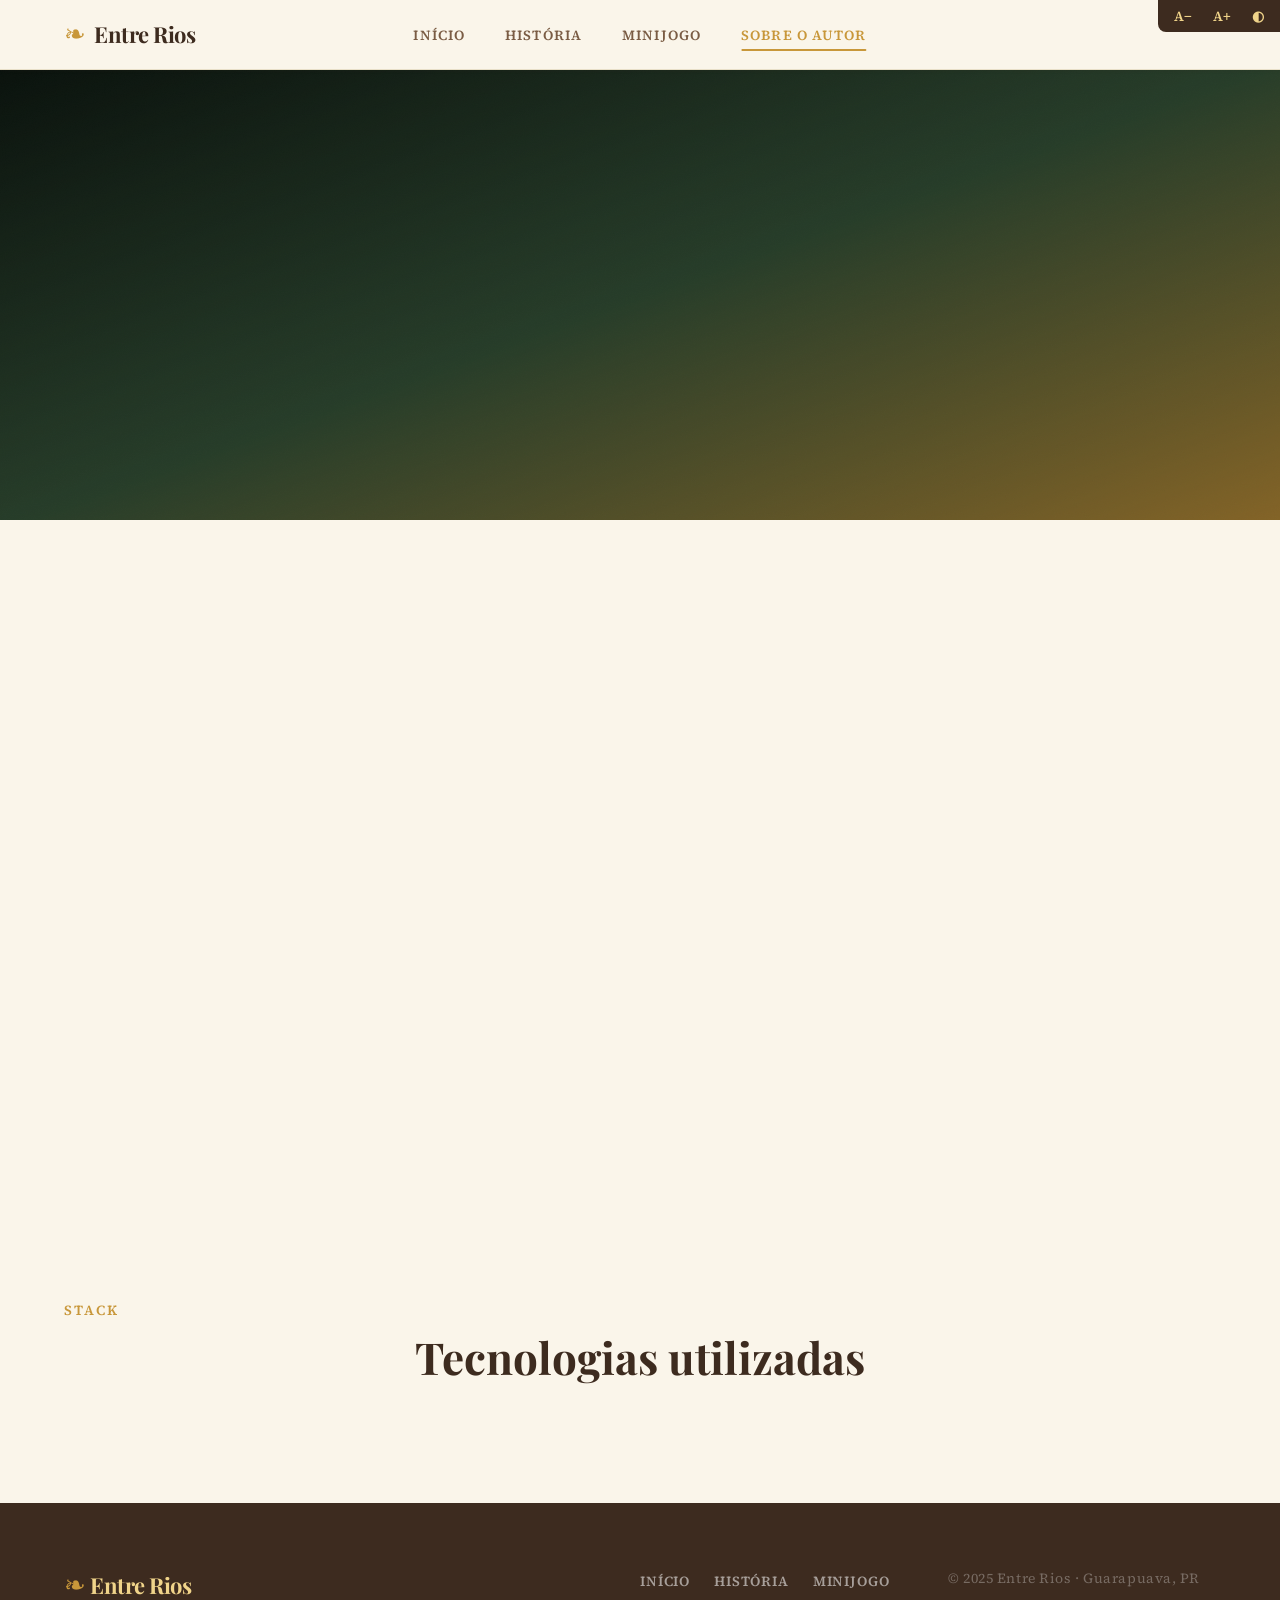
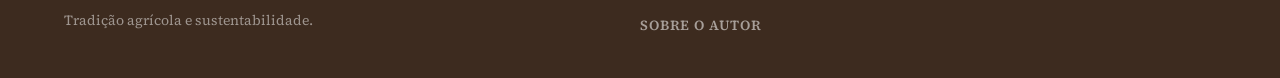
==== autor.html @ 38451f19 "Create autor.html" ====
<!DOCTYPE html>
<html lang="pt-BR">
<head>
  <meta charset="UTF-8" />
  <meta name="viewport" content="width=device-width, initial-scale=1.0" />
  <meta name="description" content="Sobre o Autor – projeto Entre Rios." />
  <title>Sobre o Autor – Entre Rios</title>
  <link rel="stylesheet" href="style.css" />
  <link rel="preconnect" href="https://fonts.googleapis.com" />
  <link rel="preconnect" href="https://fonts.gstatic.com" crossorigin />
  <link href="https://fonts.googleapis.com/css2?family=Playfair+Display:ital,wght@0,500;0,700;1,500&family=Source+Serif+4:opsz,wght@8..60,300;8..60,400;8..60,600&display=swap" rel="stylesheet" />
</head>
<body>

  <div class="a11y-bar" role="toolbar" aria-label="Ferramentas de acessibilidade">
    <button class="a11y-btn" id="btn-font-dec" aria-label="Diminuir tamanho da fonte">A−</button>
    <button class="a11y-btn" id="btn-font-inc" aria-label="Aumentar tamanho da fonte">A+</button>
    <button class="a11y-btn" id="btn-contrast" aria-label="Alternar alto contraste">◐</button>
  </div>

  <header class="navbar" role="banner">
    <div class="navbar__inner">
      <a href="index.html" class="navbar__logo" aria-label="Início – Entre Rios">
        <span class="logo-mark" aria-hidden="true">❧</span>
        <span class="logo-text">Entre Rios</span>
      </a>
      <button class="navbar__toggle" id="nav-toggle" aria-expanded="false" aria-controls="nav-menu" aria-label="Abrir menu de navegação">
        <span class="burger-line"></span>
        <span class="burger-line"></span>
        <span class="burger-line"></span>
      </button>
      <nav id="nav-menu" class="navbar__nav" role="navigation" aria-label="Navegação principal">
        <ul class="nav__list" role="list">
          <li><a href="index.html"    class="nav__link">Início</a></li>
          <li><a href="historia.html" class="nav__link">História</a></li>
          <li><a href="minijogo.html" class="nav__link">MiniJogo</a></li>
          <li><a href="autor.html"    class="nav__link active" aria-current="page">Sobre o Autor</a></li>
        </ul>
      </nav>
    </div>
  </header>

  <main id="main-content">

    <section class="page-hero page-hero--autor" aria-labelledby="autor-title">
      <div class="hero__grain" aria-hidden="true"></div>
      <div class="page-hero__content reveal">
        <p class="hero__eyebrow">O projeto</p>
        <h1 id="autor-title" class="hero__title hero__title--sm">Sobre o<br/><em>Autor</em></h1>
      </div>
    </section>

    <section class="about section-pad" aria-labelledby="autor-about-title">
      <div class="container grid-2col">
        <div class="about__text reveal">
          <span class="section-tag" aria-hidden="true">Quem escreveu</span>
          <h2 id="autor-about-title" class="section-title">Um olhar apaixonado<br />pela região</h2>
          <p>Este projeto foi desenvolvido com o objetivo de preservar e divulgar a rica história da comunidade de Entre Rios, localizada no município de Guarapuava, no interior do Paraná.</p>
          <p>A pesquisa reúne dados históricos, depoimentos e informações sobre as práticas agrícolas sustentáveis que tornaram Entre Rios um exemplo nacional de desenvolvimento comunitário com identidade cultural.</p>
          <p>O site foi construído com tecnologias web modernas, priorizando acessibilidade, design responsivo e experiência do usuário.</p>
        </div>
        <figure class="about__visual reveal" aria-label="Foto do autor">
          <div class="about__img-frame">
            <div class="img-placeholder img-placeholder--forest" role="img" aria-label="Avatar representativo do autor">
              <span class="img-icon" aria-hidden="true">🧑‍💻</span>
            </div>
          </div>
          <figcaption class="about__caption">Desenvolvedor · Guarapuava, PR</figcaption>
        </figure>
      </div>
    </section>

    <!-- Cards de habilidades / tecnologias usadas -->
    <section class="sustentabilidade section-pad" aria-labelledby="tech-title">
      <div class="container">
        <span class="section-tag" aria-hidden="true">Stack</span>
        <h2 id="tech-title" class="section-title section-title--center">Tecnologias utilizadas</h2>
        <div class="cards-grid reveal" id="tech-cards" role="list">
          <!-- Renderizado via JS -->
        </div>
      </div>
    </section>

  </main>

  <footer class="footer" role="contentinfo">
    <div class="container footer__inner">
      <div class="footer__brand">
        <span class="logo-mark" aria-hidden="true">❧</span>
        <span class="logo-text">Entre Rios</span>
        <p class="footer__tagline">Tradição agrícola e sustentabilidade.</p>
      </div>
      <nav class="footer__nav" aria-label="Links do rodapé">
        <ul role="list">
          <li><a href="index.html">Início</a></li>
          <li><a href="historia.html">História</a></li>
          <li><a href="minijogo.html">MiniJogo</a></li>
          <li><a href="autor.html">Sobre o Autor</a></li>
        </ul>
      </nav>
      <p class="footer__copy">© 2025 Entre Rios · Guarapuava, PR</p>
    </div>
  </footer>

  <script src="script.js"></script>
</body>
</html>
---- style.css ----
/* ============================================================
   ENTRE RIOS – style.css
   Design System: Organic Editorial (terra + trigo + verde)
   Mobile-First · CSS Grid · Flexbox · Alto Contraste
   ============================================================ */

/* ============================================================
   1. DESIGN TOKENS – :root (mude aqui para alterar todo o site)
   ============================================================ */
:root {
  /* --- Paleta principal --- */
  --color-earth:      #3d2b1f;  /* marrom terra escuro (textos) */
  --color-wheat:      #c8973a;  /* dourado trigo (accent primário) */
  --color-wheat-lt:   #f0d48a;  /* dourado claro */
  --color-green:      #3a5c3e;  /* verde floresta (accent secundário) */
  --color-green-lt:   #6b9c6f;  /* verde médio */
  --color-cream:      #faf5ea;  /* fundo principal */
  --color-paper:      #f2ead6;  /* fundo seções alternadas */
  --color-bark:       #7a5c44;  /* marrom médio */
  --color-fog:        #e8dfc8;  /* bordas suaves */

  /* --- Tipografia --- */
  --font-display: 'Playfair Display', Georgia, serif;
  --font-body:    'Source Serif 4', Georgia, serif;
  --fs-base:  1rem;       /* 16px – mude aqui para alterar escala base */
  --fs-sm:    0.875rem;
  --fs-lg:    1.125rem;
  --fs-xl:    1.375rem;
  --fs-2xl:   1.75rem;
  --fs-3xl:   2.375rem;
  --fs-4xl:   3.25rem;
  --fs-hero:  clamp(2.5rem, 6vw, 5rem);
  --lh-tight: 1.2;
  --lh-body:  1.7;

  /* --- Espaçamentos --- */
  --space-xs:  0.25rem;
  --space-sm:  0.5rem;
  --space-md:  1rem;
  --space-lg:  1.5rem;
  --space-xl:  2.5rem;
  --space-2xl: 4rem;
  --space-3xl: 6rem;

  /* --- Arredondamentos --- */
  --radius-sm:  4px;
  --radius-md:  8px;
  --radius-lg:  16px;
  --radius-xl:  24px;
  --radius-full: 9999px;

  /* --- Sombras --- */
  --shadow-sm:  0 1px 3px rgba(61,43,31,.10);
  --shadow-md:  0 4px 16px rgba(61,43,31,.12);
  --shadow-lg:  0 12px 40px rgba(61,43,31,.15);

  /* --- Transições --- */
  --ease-out: cubic-bezier(.16,1,.3,1);
  --dur-fast: 150ms;
  --dur-med:  300ms;
  --dur-slow: 600ms;

  /* --- Navbar --- */
  --navbar-h:  70px;
  --navbar-bg: rgba(250,245,234,.92);
}

/* ============================================================
   2. RESET & BASE
   ============================================================ */
*, *::before, *::after { box-sizing: border-box; margin: 0; padding: 0; }

html {
  font-size: var(--fs-base);
  scroll-behavior: smooth;
  -webkit-text-size-adjust: 100%;
}

body {
  font-family: var(--font-body);
  font-size: var(--fs-base);
  line-height: var(--lh-body);
  color: var(--color-earth);
  background-color: var(--color-cream);
  min-height: 100dvh;
  overflow-x: hidden;
}

img, svg { display: block; max-width: 100%; }

a {
  color: inherit;
  text-decoration: none;
  transition: color var(--dur-fast) ease;
}

ul, ol { list-style: none; }

button { cursor: pointer; font-family: inherit; border: none; background: none; }

/* Foco visível – acessibilidade */
:focus-visible {
  outline: 3px solid var(--color-wheat);
  outline-offset: 3px;
  border-radius: var(--radius-sm);
}

/* ============================================================
   3. ALTO CONTRASTE
   ============================================================ */
body.high-contrast {
  --color-earth:    #000000;
  --color-wheat:    #ffcc00;
  --color-wheat-lt: #ffee66;
  --color-green:    #00aa44;
  --color-cream:    #ffffff;
  --color-paper:    #f0f0f0;
  --color-bark:     #333333;
  --color-fog:      #aaaaaa;
  --navbar-bg:      rgba(255,255,255,.98);
}

body.high-contrast .hero__overlay,
body.high-contrast .page-hero::after {
  background: rgba(0,0,0,.75) !important;
}

body.high-contrast .btn-primary { background: #000; color: #ffcc00; border-color: #000; }
body.high-contrast .btn-secondary { border-color: #000; color: #000; }

/* ============================================================
   4. BARRA DE ACESSIBILIDADE
   ============================================================ */
.a11y-bar {
  position: fixed;
  top: 0; right: 0;
  z-index: 9999;
  display: flex;
  gap: var(--space-xs);
  padding: var(--space-xs) var(--space-sm);
  background: var(--color-earth);
  border-bottom-left-radius: var(--radius-md);
}

.a11y-btn {
  background: transparent;
  color: var(--color-wheat-lt);
  font-family: var(--font-body);
  font-size: var(--fs-sm);
  font-weight: 600;
  padding: 2px 8px;
  border-radius: var(--radius-sm);
  transition: background var(--dur-fast);
  letter-spacing: .03em;
}

.a11y-btn:hover, .a11y-btn:focus-visible {
  background: rgba(255,255,255,.15);
}

/* ============================================================
   5. NAVBAR – Sticky, responsiva, centralizada
   ============================================================ */
.navbar {
  position: sticky;
  top: 0;
  z-index: 1000;
  height: var(--navbar-h);
  background: var(--navbar-bg);
  backdrop-filter: blur(12px);
  -webkit-backdrop-filter: blur(12px);
  border-bottom: 1px solid var(--color-fog);
  box-shadow: var(--shadow-sm);
  transition: box-shadow var(--dur-med) ease;
}

.navbar.scrolled { box-shadow: var(--shadow-md); }

.navbar__inner {
  max-width: 1200px;
  margin: 0 auto;
  height: 100%;
  padding: 0 var(--space-lg);
  display: flex;
  align-items: center;
  justify-content: space-between;
  gap: var(--space-xl);
  position: relative;
}

/* Logo */
.navbar__logo {
  display: flex;
  align-items: center;
  gap: var(--space-sm);
  text-decoration: none;
  flex-shrink: 0;
}

.logo-mark {
  font-size: 1.6rem;
  color: var(--color-wheat);
  line-height: 1;
}

.logo-text {
  font-family: var(--font-display);
  font-size: var(--fs-xl);
  font-weight: 700;
  color: var(--color-earth);
  letter-spacing: -.02em;
}

/* Nav links (desktop) */
.navbar__nav {
  position: absolute;
  left: 50%;
  transform: translateX(-50%);
  display: flex;
  justify-content: center;
  pointer-events: none;
}

.nav__list {
  display: flex;
  align-items: center;
  gap: var(--space-xl);
  pointer-events: all;
}

.nav__link {
  font-family: var(--font-body);
  font-size: var(--fs-sm);
  font-weight: 600;
  letter-spacing: .08em;
  text-transform: uppercase;
  color: var(--color-bark);
  padding: var(--space-xs) 0;
  position: relative;
  transition: color var(--dur-fast) ease;
}

/* Underline animado no hover */
.nav__link::after {
  content: '';
  position: absolute;
  bottom: -2px; left: 0;
  width: 0; height: 2px;
  background: var(--color-wheat);
  border-radius: var(--radius-full);
  transition: width var(--dur-med) var(--ease-out);
}

.nav__link:hover { color: var(--color-earth); }
.nav__link:hover::after { width: 100%; }

/* Link ativo */
.nav__link.active {
  color: var(--color-wheat);
}
.nav__link.active::after { width: 100%; }

/* Hamburger (mobile) */
.navbar__toggle {
  display: none;
  flex-direction: column;
  gap: 5px;
  padding: var(--space-sm);
  border-radius: var(--radius-sm);
  transition: background var(--dur-fast);
}

.navbar__toggle:hover { background: var(--color-fog); }

.burger-line {
  display: block;
  width: 22px; height: 2px;
  background: var(--color-earth);
  border-radius: var(--radius-full);
  transition: transform var(--dur-med) var(--ease-out), opacity var(--dur-fast);
}

/* Animação hamburger → X */
.navbar__toggle[aria-expanded="true"] .burger-line:nth-child(1) {
  transform: translateY(7px) rotate(45deg);
}
.navbar__toggle[aria-expanded="true"] .burger-line:nth-child(2) {
  opacity: 0;
}
.navbar__toggle[aria-expanded="true"] .burger-line:nth-child(3) {
  transform: translateY(-7px) rotate(-45deg);
}

/* ============================================================
   6. LAYOUT UTILITIES
   ============================================================ */
.container {
  max-width: 1200px;
  margin: 0 auto;
  padding: 0 var(--space-lg);
}

.container--narrow {
  max-width: 760px;
  margin: 0 auto;
  padding: 0 var(--space-lg);
}

.section-pad { padding: var(--space-3xl) 0; }

/* Grid de 2 colunas (mude grid-template-columns aqui) */
.grid-2col {
  display: grid;
  grid-template-columns: 1fr;  /* mobile: 1 col */
  gap: var(--space-2xl);
  align-items: center;
}

/* Cards grid (mude grid-template-columns aqui) */
.cards-grid {
  display: grid;
  grid-template-columns: 1fr;  /* mobile: 1 col */
  gap: var(--space-lg);
}

/* ============================================================
   7. TIPOGRAFIA
   ============================================================ */
.section-tag {
  display: inline-block;
  font-size: var(--fs-sm);
  font-weight: 600;
  letter-spacing: .14em;
  text-transform: uppercase;
  color: var(--color-wheat);
  margin-bottom: var(--space-sm);
}

.section-title {
  font-family: var(--font-display);
  font-size: clamp(1.75rem, 4vw, 2.75rem);
  font-weight: 700;
  line-height: var(--lh-tight);
  color: var(--color-earth);
  margin-bottom: var(--space-lg);
}

.section-title--center { text-align: center; }

.section-title em {
  font-style: italic;
  color: var(--color-wheat);
}

/* ============================================================
   8. BUTTONS
   ============================================================ */
.btn-primary {
  display: inline-flex;
  align-items: center;
  gap: var(--space-sm);
  background: var(--color-wheat);
  color: var(--color-earth);
  font-family: var(--font-body);
  font-size: var(--fs-sm);
  font-weight: 700;
  letter-spacing: .06em;
  text-transform: uppercase;
  padding: var(--space-md) var(--space-xl);
  border-radius: var(--radius-full);
  border: 2px solid var(--color-wheat);
  transition: background var(--dur-med), color var(--dur-med), transform var(--dur-fast);
  box-shadow: 0 4px 14px rgba(200,151,58,.35);
}

.btn-primary:hover, .btn-primary:focus-visible {
  background: var(--color-earth);
  color: var(--color-wheat-lt);
  transform: translateY(-2px);
}

.btn-primary--light {
  background: var(--color-cream);
  color: var(--color-earth);
  border-color: var(--color-cream);
  box-shadow: none;
}

.btn-primary--light:hover {
  background: var(--color-wheat);
  border-color: var(--color-wheat);
  color: var(--color-earth);
}

.btn-secondary {
  display: inline-flex;
  align-items: center;
  gap: var(--space-sm);
  background: transparent;
  color: var(--color-earth);
  font-family: var(--font-body);
  font-size: var(--fs-sm);
  font-weight: 600;
  letter-spacing: .04em;
  padding: var(--space-sm) 0;
  border-bottom: 2px solid var(--color-wheat);
  transition: color var(--dur-fast), border-color var(--dur-fast);
}

.btn-secondary:hover { color: var(--color-wheat); }

/* ============================================================
   9. HERO – Página inicial
   ============================================================ */
.hero {
  position: relative;
  min-height: 100svh;
  display: flex;
  flex-direction: column;
  justify-content: center;
  align-items: flex-start;
  overflow: hidden;
  padding: var(--space-3xl) var(--space-lg);
  padding-top: calc(var(--navbar-h) + var(--space-3xl));
}

/* Fundo com gradiente evocando campos ao entardecer */
.hero__bg {
  position: absolute;
  inset: 0;
  background:
    linear-gradient(160deg,
      #2e1f0e 0%,
      #4a3520 25%,
      #6b4c2a 45%,
      #8a6835 60%,
      #3a5c3e 100%
    );
  z-index: 0;
}

.hero__overlay {
  position: absolute;
  inset: 0;
  background: linear-gradient(to right, rgba(61,43,31,.7) 0%, rgba(61,43,31,.1) 100%);
  z-index: 1;
}

/* Textura de grão */
.hero__grain {
  position: absolute;
  inset: 0;
  z-index: 2;
  background-image: url("data:image/svg+xml,%3Csvg xmlns='http://www.w3.org/2000/svg' width='300' height='300'%3E%3Cfilter id='n'%3E%3CfeTurbulence type='fractalNoise' baseFrequency='0.9' numOctaves='4' stitchTiles='stitch'/%3E%3C/filter%3E%3Crect width='300' height='300' filter='url(%23n)' opacity='0.04'/%3E%3C/svg%3E");
  opacity: .45;
  pointer-events: none;
}

/* Partículas de trigo */
.hero__particles { position: absolute; inset: 0; z-index: 2; pointer-events: none; }

.wheat-particle {
  position: absolute;
  font-size: 1.2rem;
  opacity: 0;
  animation: floatUp var(--dur, 8s) var(--delay, 0s) infinite ease-in-out;
}

@keyframes floatUp {
  0%   { transform: translateY(0) rotate(0deg); opacity: 0; }
  10%  { opacity: .4; }
  90%  { opacity: .15; }
  100% { transform: translateY(-120vh) rotate(360deg); opacity: 0; }
}

.hero__content {
  position: relative;
  z-index: 3;
  max-width: 680px;
}

.hero__eyebrow {
  font-size: var(--fs-sm);
  font-weight: 600;
  letter-spacing: .18em;
  text-transform: uppercase;
  color: var(--color-wheat-lt);
  margin-bottom: var(--space-md);
  opacity: .85;
}

.hero__title {
  font-family: var(--font-display);
  font-size: var(--fs-hero);
  font-weight: 700;
  line-height: 1.05;
  color: #fff;
  margin-bottom: var(--space-lg);
}

.hero__title em {
  font-style: italic;
  color: var(--color-wheat-lt);
}

.hero__title--sm { font-size: clamp(2rem, 5vw, 3.5rem); }

.hero__subtitle {
  font-size: var(--fs-lg);
  color: rgba(255,255,255,.82);
  max-width: 560px;
  margin-bottom: var(--space-xl);
  line-height: var(--lh-body);
}

/* Hint de scroll */
.hero__scroll-hint {
  position: absolute;
  bottom: var(--space-xl);
  left: 50%;
  transform: translateX(-50%);
  z-index: 3;
  display: flex;
  flex-direction: column;
  align-items: center;
  gap: var(--space-sm);
  color: rgba(255,255,255,.5);
}

.scroll-line {
  display: block;
  width: 1px; height: 50px;
  background: linear-gradient(to bottom, transparent, rgba(255,255,255,.5));
  animation: scrollPulse 2s ease-in-out infinite;
}

.scroll-text {
  font-size: .7rem;
  letter-spacing: .12em;
  text-transform: uppercase;
}

@keyframes scrollPulse {
  0%, 100% { opacity: .3; transform: scaleY(1); }
  50%       { opacity: 1;  transform: scaleY(1.1); }
}

/* ============================================================
   10. PAGE HERO (páginas internas)
   ============================================================ */
.page-hero {
  position: relative;
  min-height: 50vh;
  display: flex;
  align-items: flex-end;
  padding: var(--space-3xl) var(--space-lg) var(--space-2xl);
  padding-top: calc(var(--navbar-h) + var(--space-3xl));
  overflow: hidden;
}

.page-hero--historia {
  background:
    linear-gradient(160deg, #1a0f08 0%, #4a3520 50%, #3a5c3e 100%);
}

.page-hero--autor {
  background:
    linear-gradient(160deg, #0e1a12 0%, #3a5c3e 50%, #c8973a 100%);
}

.page-hero::after {
  content: '';
  position: absolute;
  inset: 0;
  background: rgba(0,0,0,.35);
  z-index: 1;
}

.page-hero__content {
  position: relative;
  z-index: 2;
  max-width: 700px;
  margin: 0 auto;
  text-align: center;
  width: 100%;
}

/* ============================================================
   11. STATS BAND
   ============================================================ */
.stats-band {
  background: var(--color-earth);
  padding: var(--space-xl) 0;
}

.stats-grid {
  max-width: 1200px;
  margin: 0 auto;
  padding: 0 var(--space-lg);
  display: grid;
  grid-template-columns: repeat(2, 1fr); /* mobile: 2 col */
  gap: var(--space-lg);
}

.stat-item {
  text-align: center;
  padding: var(--space-md);
}

.stat-number {
  font-family: var(--font-display);
  font-size: clamp(2rem, 5vw, 3rem);
  font-weight: 700;
  color: var(--color-wheat);
  line-height: 1;
  display: block;
}

.stat-label {
  font-size: var(--fs-sm);
  color: rgba(255,255,255,.65);
  letter-spacing: .06em;
  margin-top: var(--space-xs);
  display: block;
}

/* ============================================================
   12. ABOUT / 2-COL SECTION
   ============================================================ */
.about {
  background: var(--color-cream);
}

.about__text p {
  color: var(--color-bark);
  margin-bottom: var(--space-md);
  font-size: var(--fs-lg);
}

.about__visual { width: 100%; }

.about__img-frame {
  border-radius: var(--radius-lg);
  overflow: hidden;
  box-shadow: var(--shadow-lg);
  aspect-ratio: 4/3;
}

/* Placeholder de imagem (substitua por <img> com src real) */
.img-placeholder {
  width: 100%; height: 100%;
  display: flex;
  align-items: center;
  justify-content: center;
  font-size: 5rem;
}

.img-placeholder--golden {
  background: linear-gradient(135deg, #c8973a 0%, #8a6835 50%, #4a3520 100%);
}
.img-placeholder--earth {
  background: linear-gradient(135deg, #4a3520 0%, #7a5c44 60%, #c8973a 100%);
}
.img-placeholder--forest {
  background: linear-gradient(135deg, #3a5c3e 0%, #6b9c6f 60%, #c8973a 100%);
}

.about__caption {
  font-size: var(--fs-sm);
  color: var(--color-bark);
  text-align: center;
  margin-top: var(--space-sm);
  font-style: italic;
  opacity: .75;
}

/* ============================================================
   13. TABS (desktop) / ACORDEÃO (mobile)
   ============================================================ */
.pillars { background: var(--color-paper); }

/* Tab buttons */
#tab-buttons {
  display: flex;
  flex-wrap: wrap;
  justify-content: center;
  gap: var(--space-sm);
  margin-bottom: var(--space-xl);
}

.tab-btn {
  font-family: var(--font-body);
  font-size: var(--fs-sm);
  font-weight: 600;
  letter-spacing: .06em;
  text-transform: uppercase;
  color: var(--color-bark);
  padding: var(--space-sm) var(--space-lg);
  border-radius: var(--radius-full);
  border: 2px solid var(--color-fog);
  background: transparent;
  transition: all var(--dur-med) ease;
}

.tab-btn:hover {
  border-color: var(--color-wheat);
  color: var(--color-earth);
}

.tab-btn.active, .tab-btn[aria-selected="true"] {
  background: var(--color-wheat);
  border-color: var(--color-wheat);
  color: var(--color-earth);
}

/* Painéis das abas */
.tabs__panels { position: relative; }

.tab-panel {
  display: none;
  animation: fadeSlideIn var(--dur-med) var(--ease-out);
}

.tab-panel.active { display: grid; }

@keyframes fadeSlideIn {
  from { opacity: 0; transform: translateY(12px); }
  to   { opacity: 1; transform: translateY(0); }
}

/* Conteúdo do painel */
.tab-panel__inner {
  display: grid;
  grid-template-columns: 1fr;
  gap: var(--space-xl);
  align-items: center;
  padding: var(--space-xl);
  background: var(--color-cream);
  border-radius: var(--radius-lg);
  box-shadow: var(--shadow-md);
}

.tab-panel__icon {
  font-size: 3.5rem;
  text-align: center;
}

.tab-panel__title {
  font-family: var(--font-display);
  font-size: var(--fs-2xl);
  font-weight: 700;
  color: var(--color-earth);
  margin-bottom: var(--space-sm);
}

.tab-panel__text {
  color: var(--color-bark);
  font-size: var(--fs-lg);
  line-height: var(--lh-body);
}

/* ============================================================
   14. CARROSSEL
   ============================================================ */
.gallery { background: var(--color-earth); }
.gallery .section-tag { color: var(--color-wheat-lt); }
.gallery .section-title { color: #fff; }

.carousel { position: relative; overflow: hidden; }

.carousel__track {
  display: flex;
  transition: transform var(--dur-slow) var(--ease-out);
  will-change: transform;
}

.carousel__slide {
  flex: 0 0 100%;
  padding: 0 var(--space-sm);
}

.carousel__img-wrap {
  border-radius: var(--radius-lg);
  overflow: hidden;
  aspect-ratio: 16/9;
}

.carousel__img-placeholder {
  width: 100%; height: 100%;
  display: flex;
  flex-direction: column;
  align-items: center;
  justify-content: center;
  gap: var(--space-md);
}

.carousel__caption {
  padding: var(--space-md) var(--space-sm) 0;
  color: rgba(255,255,255,.7);
  font-size: var(--fs-sm);
  text-align: center;
  font-style: italic;
}

.carousel__controls {
  display: flex;
  align-items: center;
  justify-content: center;
  gap: var(--space-lg);
  margin-top: var(--space-xl);
}

.carousel__btn {
  width: 44px; height: 44px;
  border-radius: var(--radius-full);
  border: 2px solid rgba(255,255,255,.3);
  color: #fff;
  font-size: var(--fs-xl);
  display: flex;
  align-items: center;
  justify-content: center;
  transition: all var(--dur-fast);
  background: rgba(255,255,255,.08);
}

.carousel__btn:hover, .carousel__btn:focus-visible {
  background: var(--color-wheat);
  border-color: var(--color-wheat);
  color: var(--color-earth);
}

.carousel__dots { display: flex; gap: var(--space-sm); }

.carousel__dot {
  width: 8px; height: 8px;
  border-radius: var(--radius-full);
  background: rgba(255,255,255,.3);
  border: none;
  transition: all var(--dur-med);
  cursor: pointer;
}

.carousel__dot.active {
  background: var(--color-wheat);
  width: 24px;
}

/* ============================================================
   15. CARDS DE SUSTENTABILIDADE
   ============================================================ */
.sustentabilidade { background: var(--color-cream); }

.card {
  background: var(--color-paper);
  border: 1px solid var(--color-fog);
  border-radius: var(--radius-lg);
  padding: var(--space-xl);
  display: flex;
  flex-direction: column;
  gap: var(--space-sm);
  transition: transform var(--dur-med) var(--ease-out), box-shadow var(--dur-med);
  role: listitem;
}

.card:hover {
  transform: translateY(-4px);
  box-shadow: var(--shadow-lg);
}

.card__icon {
  font-size: 2.5rem;
  line-height: 1;
  margin-bottom: var(--space-sm);
}

.card__title {
  font-family: var(--font-display);
  font-size: var(--fs-xl);
  font-weight: 700;
  color: var(--color-earth);
}

.card__text {
  font-size: var(--fs-base);
  color: var(--color-bark);
  line-height: var(--lh-body);
  flex: 1;
}

.card__tag {
  display: inline-block;
  font-size: .7rem;
  font-weight: 700;
  letter-spacing: .1em;
  text-transform: uppercase;
  color: var(--color-green);
  background: rgba(58,92,62,.1);
  padding: 2px 10px;
  border-radius: var(--radius-full);
  align-self: flex-start;
}

/* ============================================================
   16. CTA BAND
   ============================================================ */
.cta-band {
  background: var(--color-green);
  padding: var(--space-2xl) 0;
}

.cta-band__inner {
  display: flex;
  flex-direction: column;
  gap: var(--space-xl);
  align-items: flex-start;
}

.cta-band__title {
  font-family: var(--font-display);
  font-size: clamp(1.5rem, 3vw, 2.25rem);
  font-weight: 700;
  color: #fff;
  line-height: var(--lh-tight);
}

.cta-band__sub {
  color: rgba(255,255,255,.75);
  font-size: var(--fs-lg);
  margin-top: var(--space-sm);
}

/* ============================================================
   17. TIMELINE
   ============================================================ */
.timeline-section { background: var(--color-paper); }

.timeline {
  position: relative;
  max-width: 800px;
  margin: 0 auto;
  padding: var(--space-lg) 0;
}

/* Linha central */
.timeline::before {
  content: '';
  position: absolute;
  left: 18px;
  top: 0; bottom: 0;
  width: 2px;
  background: var(--color-fog);
}

.timeline__item {
  position: relative;
  padding-left: 56px;
  margin-bottom: var(--space-2xl);
  animation: revealIn var(--dur-slow) var(--ease-out) both;
}

/* Ponto na linha */
.timeline__item::before {
  content: '';
  position: absolute;
  left: 10px; top: 6px;
  width: 18px; height: 18px;
  border-radius: var(--radius-full);
  background: var(--color-wheat);
  border: 3px solid var(--color-cream);
  box-shadow: 0 0 0 2px var(--color-wheat);
  z-index: 1;
}

.timeline__year {
  font-family: var(--font-display);
  font-size: var(--fs-sm);
  font-weight: 700;
  color: var(--color-wheat);
  letter-spacing: .1em;
  margin-bottom: var(--space-xs);
}

.timeline__title {
  font-family: var(--font-display);
  font-size: var(--fs-xl);
  font-weight: 700;
  color: var(--color-earth);
  margin-bottom: var(--space-sm);
}

.timeline__text {
  color: var(--color-bark);
  line-height: var(--lh-body);
}

/* ============================================================
   18. ACORDEÃO
   ============================================================ */
.accordion-section { background: var(--color-cream); }

.accordion__item {
  border: 1px solid var(--color-fog);
  border-radius: var(--radius-md);
  margin-bottom: var(--space-sm);
  overflow: hidden;
  transition: box-shadow var(--dur-fast);
}

.accordion__item:hover { box-shadow: var(--shadow-sm); }

.accordion__trigger {
  width: 100%;
  display: flex;
  align-items: center;
  justify-content: space-between;
  padding: var(--space-md) var(--space-lg);
  background: var(--color-paper);
  text-align: left;
  font-family: var(--font-display);
  font-size: var(--fs-lg);
  font-weight: 600;
  color: var(--color-earth);
  transition: background var(--dur-fast), color var(--dur-fast);
  gap: var(--space-md);
}

.accordion__trigger[aria-expanded="true"] {
  background: var(--color-earth);
  color: var(--color-wheat-lt);
}

.accordion__icon {
  font-size: var(--fs-xl);
  font-weight: 300;
  flex-shrink: 0;
  transition: transform var(--dur-med) var(--ease-out);
  font-style: normal;
}

.accordion__trigger[aria-expanded="true"] .accordion__icon {
  transform: rotate(45deg);
}

.accordion__panel {
  display: none;
  padding: var(--space-lg);
  background: var(--color-cream);
  color: var(--color-bark);
  line-height: var(--lh-body);
  font-size: var(--fs-base);
  border-top: 1px solid var(--color-fog);
  animation: fadeSlideIn var(--dur-med) var(--ease-out);
}

.accordion__panel[aria-hidden="false"] { display: block; }

/* ============================================================
   19. FOOTER
   ============================================================ */
.footer {
  background: var(--color-earth);
  padding: var(--space-2xl) 0 var(--space-xl);
}

.footer__inner {
  display: grid;
  grid-template-columns: 1fr;
  gap: var(--space-xl);
  align-items: start;
}

.footer__brand .logo-text { color: var(--color-wheat-lt); }
.footer__brand .logo-mark { color: var(--color-wheat); }

.footer__tagline {
  font-size: var(--fs-sm);
  color: rgba(255,255,255,.5);
  margin-top: var(--space-xs);
}

.footer__nav ul {
  display: flex;
  flex-wrap: wrap;
  gap: var(--space-md) var(--space-lg);
}

.footer__nav a {
  font-size: var(--fs-sm);
  font-weight: 600;
  letter-spacing: .06em;
  text-transform: uppercase;
  color: rgba(255,255,255,.55);
  transition: color var(--dur-fast);
}

.footer__nav a:hover { color: var(--color-wheat); }

.footer__copy {
  font-size: var(--fs-sm);
  color: rgba(255,255,255,.3);
  letter-spacing: .04em;
}

/* ============================================================
   20. SCROLL REVEAL
   ============================================================ */
.reveal {
  opacity: 0;
  transform: translateY(32px);
  transition:
    opacity var(--dur-slow) var(--ease-out),
    transform var(--dur-slow) var(--ease-out);
}

.reveal.visible {
  opacity: 1;
  transform: translateY(0);
}

/* Delay escalonado para filhos */
.reveal > *:nth-child(2) { transition-delay: 80ms; }
.reveal > *:nth-child(3) { transition-delay: 160ms; }
.reveal > *:nth-child(4) { transition-delay: 240ms; }

@keyframes revealIn {
  from { opacity: 0; transform: translateX(-16px); }
  to   { opacity: 1; transform: translateX(0); }
}

/* ============================================================
   21. RESPONSIVE – Tablet (≥ 640px)
   ============================================================ */
@media (min-width: 640px) {

  /* Grid 2 col ativo */
  .grid-2col { grid-template-columns: 1fr 1fr; }

  /* Cards 2 colunas */
  .cards-grid { grid-template-columns: repeat(2, 1fr); }

  /* Stats 4 colunas */
  .stats-grid { grid-template-columns: repeat(4, 1fr); }

  /* CTA band row */
  .cta-band__inner {
    flex-direction: row;
    align-items: center;
    justify-content: space-between;
  }

  /* Timeline linha central */
  .timeline::before { left: 50%; transform: translateX(-50%); }

  .timeline__item {
    width: 50%;
    padding-left: 0;
    padding-right: var(--space-2xl);
    text-align: right;
  }

  .timeline__item:nth-child(even) {
    margin-left: 50%;
    padding-right: 0;
    padding-left: var(--space-2xl);
    text-align: left;
  }

  .timeline__item::before {
    left: auto;
    right: -9px;
  }

  .timeline__item:nth-child(even)::before {
    left: -9px;
    right: auto;
  }

  /* Footer grid */
  .footer__inner { grid-template-columns: 1fr 1fr; }
}

/* ============================================================
   22. RESPONSIVE – Desktop (≥ 960px)
   ============================================================ */
@media (min-width: 960px) {

  /* Hamburger oculto */
  .navbar__toggle { display: none; }

  /* Nav visível */
  .navbar__nav {
    position: absolute;
    left: 50%;
    transform: translateX(-50%);
    top: 0;
    height: 100%;
    padding: 0;
    background: transparent;
    border: none;
    box-shadow: none;
    clip-path: none;
    pointer-events: none;
    display: flex;
    align-items: center;
  }

  .nav__list { flex-direction: row; }

  /* Cards 3 colunas */
  .cards-grid { grid-template-columns: repeat(3, 1fr); }

  /* Tab panel 2 col */
  .tab-panel__inner { grid-template-columns: 1fr 2fr; }

  /* Carousel 3 visible */
  .carousel__slide { flex: 0 0 33.333%; }

  /* Footer 3 col */
  .footer__inner { grid-template-columns: 2fr 1fr 1fr; }
}

/* ============================================================
   23. MOBILE MENU
   ============================================================ */
@media (max-width: 959px) {
  .navbar__toggle { display: flex; }

  .navbar__nav {
    position: absolute;
    top: var(--navbar-h);
    left: 0; right: 0;
    transform: none;
    background: var(--navbar-bg);
    backdrop-filter: blur(16px);
    border-bottom: 1px solid var(--color-fog);
    box-shadow: var(--shadow-md);
    padding: var(--space-lg);
    pointer-events: none;
    /* Oculto por padrão */
    clip-path: polygon(0 0, 100% 0, 100% 0, 0 0);
    transition: clip-path var(--dur-med) var(--ease-out);
  }

  .navbar__nav.open {
    clip-path: polygon(0 0, 100% 0, 100% 100%, 0 100%);
    pointer-events: all;
  }

  .nav__list {
    flex-direction: column;
    align-items: center;
    gap: var(--space-lg);
    pointer-events: all;
  }

  .nav__link { font-size: var(--fs-base); }
}

/* ============================================================
   24. PRINT
   ============================================================ */
@media print {
  .navbar, .a11y-bar, .hero__particles, .hero__scroll-hint { display: none; }
  body { font-size: 12pt; color: #000; background: #fff; }
  a { text-decoration: underline; }
}
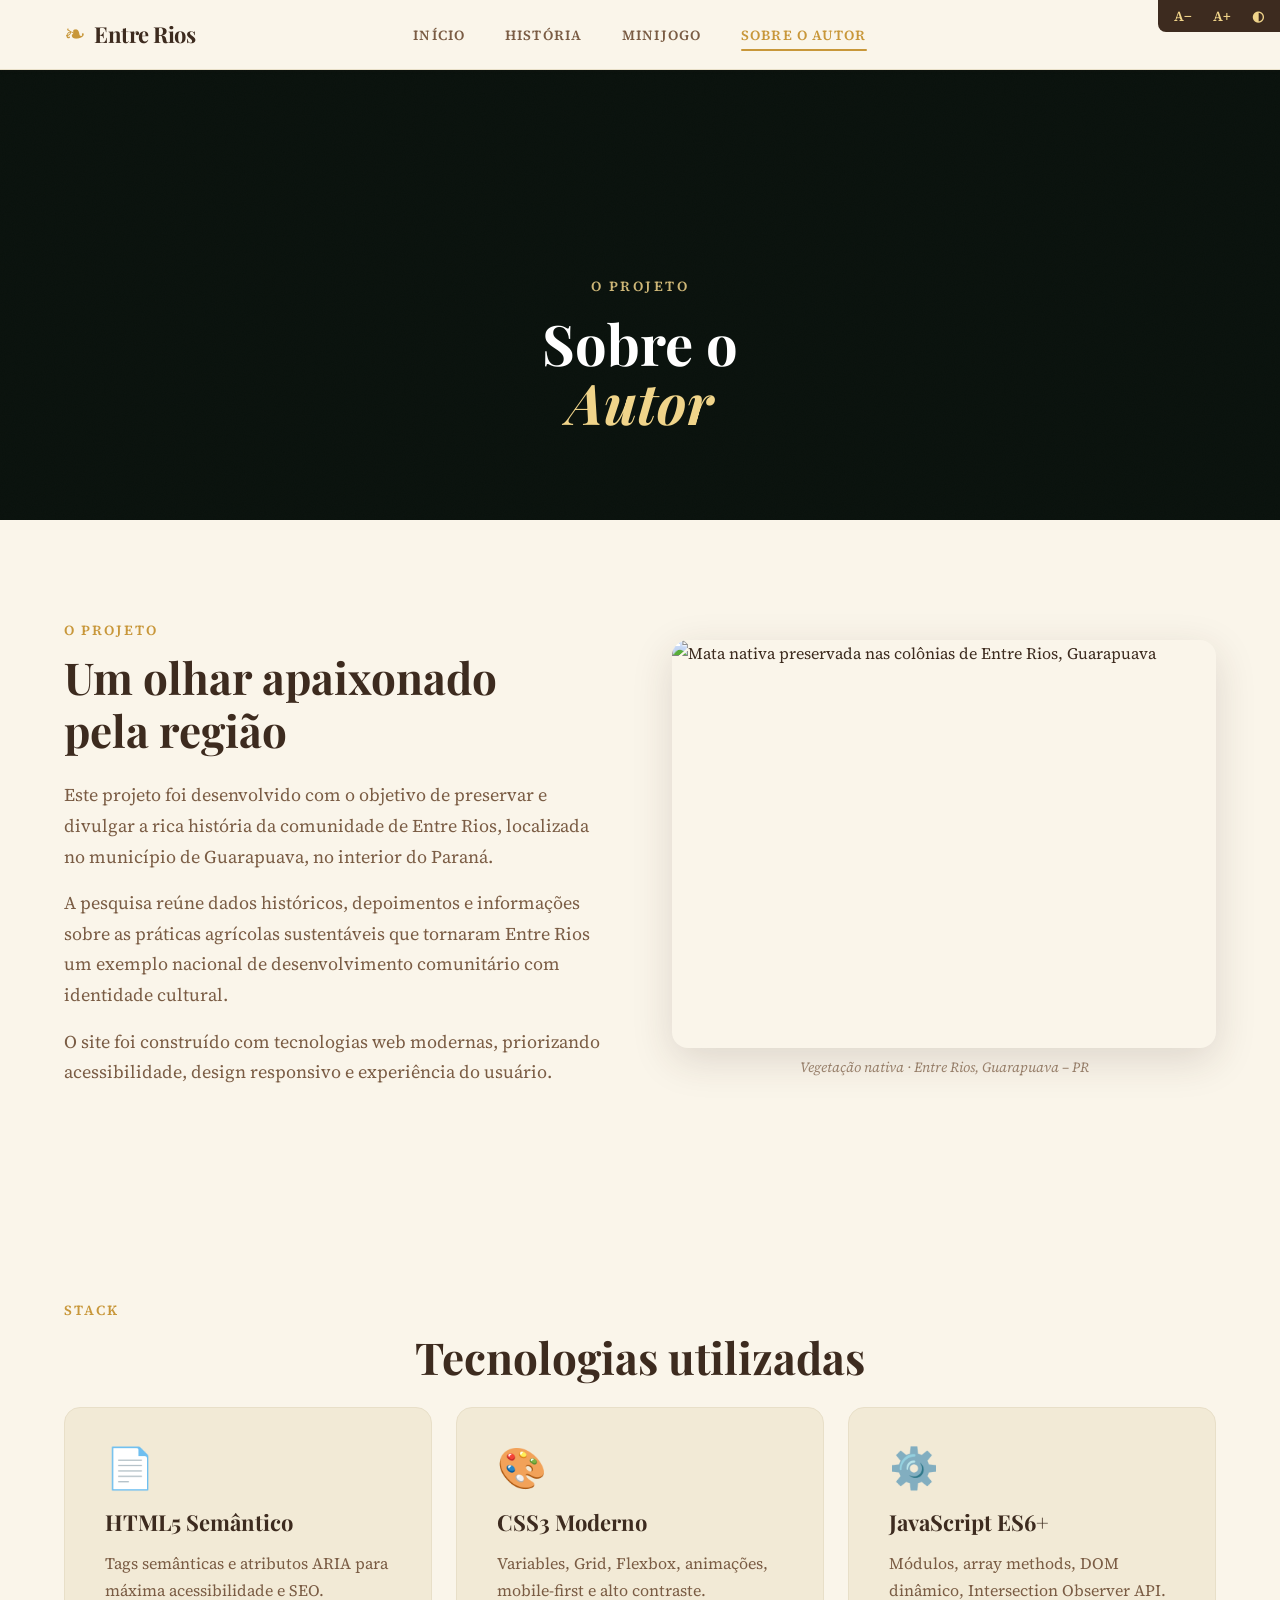
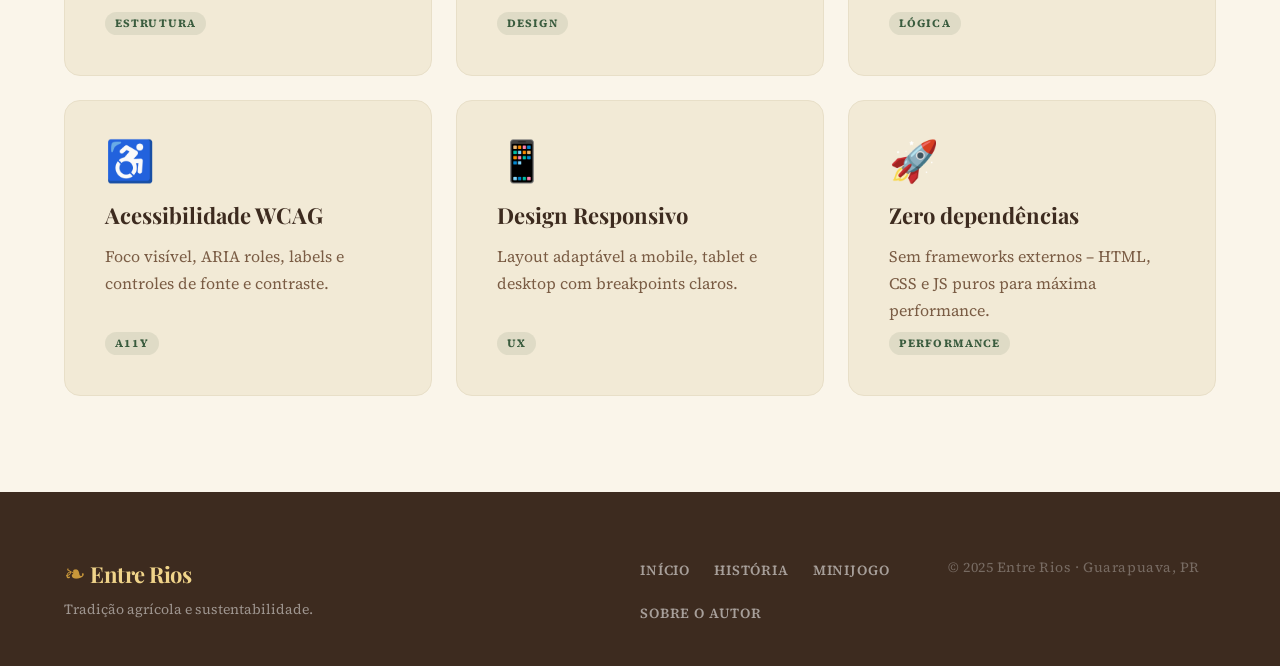
==== commit 243dc625: "Update autor.html" ====
--- a/autor.html
+++ b/autor.html
@@ -53,19 +53,17 @@
     <section class="about section-pad" aria-labelledby="autor-about-title">
       <div class="container grid-2col">
         <div class="about__text reveal">
-          <span class="section-tag" aria-hidden="true">Quem escreveu</span>
+          <span class="section-tag" aria-hidden="true">O Projeto</span>
           <h2 id="autor-about-title" class="section-title">Um olhar apaixonado<br />pela região</h2>
           <p>Este projeto foi desenvolvido com o objetivo de preservar e divulgar a rica história da comunidade de Entre Rios, localizada no município de Guarapuava, no interior do Paraná.</p>
           <p>A pesquisa reúne dados históricos, depoimentos e informações sobre as práticas agrícolas sustentáveis que tornaram Entre Rios um exemplo nacional de desenvolvimento comunitário com identidade cultural.</p>
           <p>O site foi construído com tecnologias web modernas, priorizando acessibilidade, design responsivo e experiência do usuário.</p>
         </div>
-        <figure class="about__visual reveal" aria-label="Foto do autor">
+        <figure class="about__visual reveal" aria-label="Paisagem de Entre Rios">
           <div class="about__img-frame">
-            <div class="img-placeholder img-placeholder--forest" role="img" aria-label="Avatar representativo do autor">
-              <span class="img-icon" aria-hidden="true">🧑‍💻</span>
-            </div>
+            <img src="img_mata.png" alt="Mata nativa preservada nas colônias de Entre Rios, Guarapuava" style="width:100%;height:100%;object-fit:cover;display:block;" />
           </div>
-          <figcaption class="about__caption">Desenvolvedor · Guarapuava, PR</figcaption>
+          <figcaption class="about__caption">Vegetação nativa · Entre Rios, Guarapuava – PR</figcaption>
         </figure>
       </div>
     </section>
--- a/style.css
+++ b/style.css
@@ -181,15 +181,15 @@
   margin: 0 auto;
   height: 100%;
   padding: 0 var(--space-lg);
-  display: flex;
+  display: grid;
+  grid-template-columns: 1fr auto 1fr;
   align-items: center;
-  justify-content: space-between;
   gap: var(--space-xl);
-  position: relative;
 }
 
 /* Logo */
 .navbar__logo {
+  grid-column: 1;
   display: flex;
   align-items: center;
   gap: var(--space-sm);
@@ -213,19 +213,15 @@
 
 /* Nav links (desktop) */
 .navbar__nav {
-  position: absolute;
-  left: 50%;
-  transform: translateX(-50%);
+  grid-column: 2;
   display: flex;
   justify-content: center;
-  pointer-events: none;
 }
 
 .nav__list {
   display: flex;
   align-items: center;
   gap: var(--space-xl);
-  pointer-events: all;
 }
 
 .nav__link {
@@ -262,6 +258,8 @@
 
 /* Hamburger (mobile) */
 .navbar__toggle {
+  grid-column: 3;
+  justify-self: end;
   display: none;
   flex-direction: column;
   gap: 5px;
@@ -424,18 +422,19 @@
   padding-top: calc(var(--navbar-h) + var(--space-3xl));
 }
 
-/* Fundo com gradiente evocando campos ao entardecer */
+/* Fundo com imagem de colheita ao entardecer */
 .hero__bg {
   position: absolute;
   inset: 0;
-  background:
-    linear-gradient(160deg,
-      #2e1f0e 0%,
-      #4a3520 25%,
-      #6b4c2a 45%,
-      #8a6835 60%,
-      #3a5c3e 100%
-    );
+  background: #2e1f0e;
+  z-index: 0;
+}
+
+.hero__bg::before {
+  content: '';
+  position: absolute;
+  inset: 0;
+  background: url('img_colheita.png') center center / cover no-repeat;
   z-index: 0;
 }
 
@@ -559,13 +558,11 @@
 }
 
 .page-hero--historia {
-  background:
-    linear-gradient(160deg, #1a0f08 0%, #4a3520 50%, #3a5c3e 100%);
+  background: #1a0f08 url('img_imigrantes.png') center 30% / cover no-repeat;
 }
 
 .page-hero--autor {
-  background:
-    linear-gradient(160deg, #0e1a12 0%, #3a5c3e 50%, #c8973a 100%);
+  background: #0e1a12 url('img_mata.png') center center / cover no-repeat;
 }
 
 .page-hero::after {
@@ -1052,8 +1049,6 @@
   animation: fadeSlideIn var(--dur-med) var(--ease-out);
 }
 
-.accordion__panel[aria-hidden="false"] { display: block; }
-
 /* ============================================================
    19. FOOTER
    ============================================================ */
@@ -1189,19 +1184,11 @@
 
   /* Nav visível */
   .navbar__nav {
-    position: absolute;
-    left: 50%;
-    transform: translateX(-50%);
-    top: 0;
-    height: 100%;
+    position: static;
     padding: 0;
     background: transparent;
     border: none;
     box-shadow: none;
-    clip-path: none;
-    pointer-events: none;
-    display: flex;
-    align-items: center;
   }
 
   .nav__list { flex-direction: row; }
@@ -1223,21 +1210,31 @@
    23. MOBILE MENU
    ============================================================ */
 @media (max-width: 959px) {
-  .navbar__toggle { display: flex; }
+  .navbar__inner {
+    display: flex;
+    justify-content: space-between;
+    gap: 0;
+  }
+
+  .navbar__toggle {
+    display: flex;
+    grid-column: unset;
+    justify-self: unset;
+  }
 
   .navbar__nav {
+    grid-column: unset;
     position: absolute;
     top: var(--navbar-h);
     left: 0; right: 0;
-    transform: none;
     background: var(--navbar-bg);
     backdrop-filter: blur(16px);
     border-bottom: 1px solid var(--color-fog);
     box-shadow: var(--shadow-md);
     padding: var(--space-lg);
-    pointer-events: none;
     /* Oculto por padrão */
     clip-path: polygon(0 0, 100% 0, 100% 0, 0 0);
+    pointer-events: none;
     transition: clip-path var(--dur-med) var(--ease-out);
   }
 
@@ -1250,7 +1247,6 @@
     flex-direction: column;
     align-items: center;
     gap: var(--space-lg);
-    pointer-events: all;
   }
 
   .nav__link { font-size: var(--fs-base); }
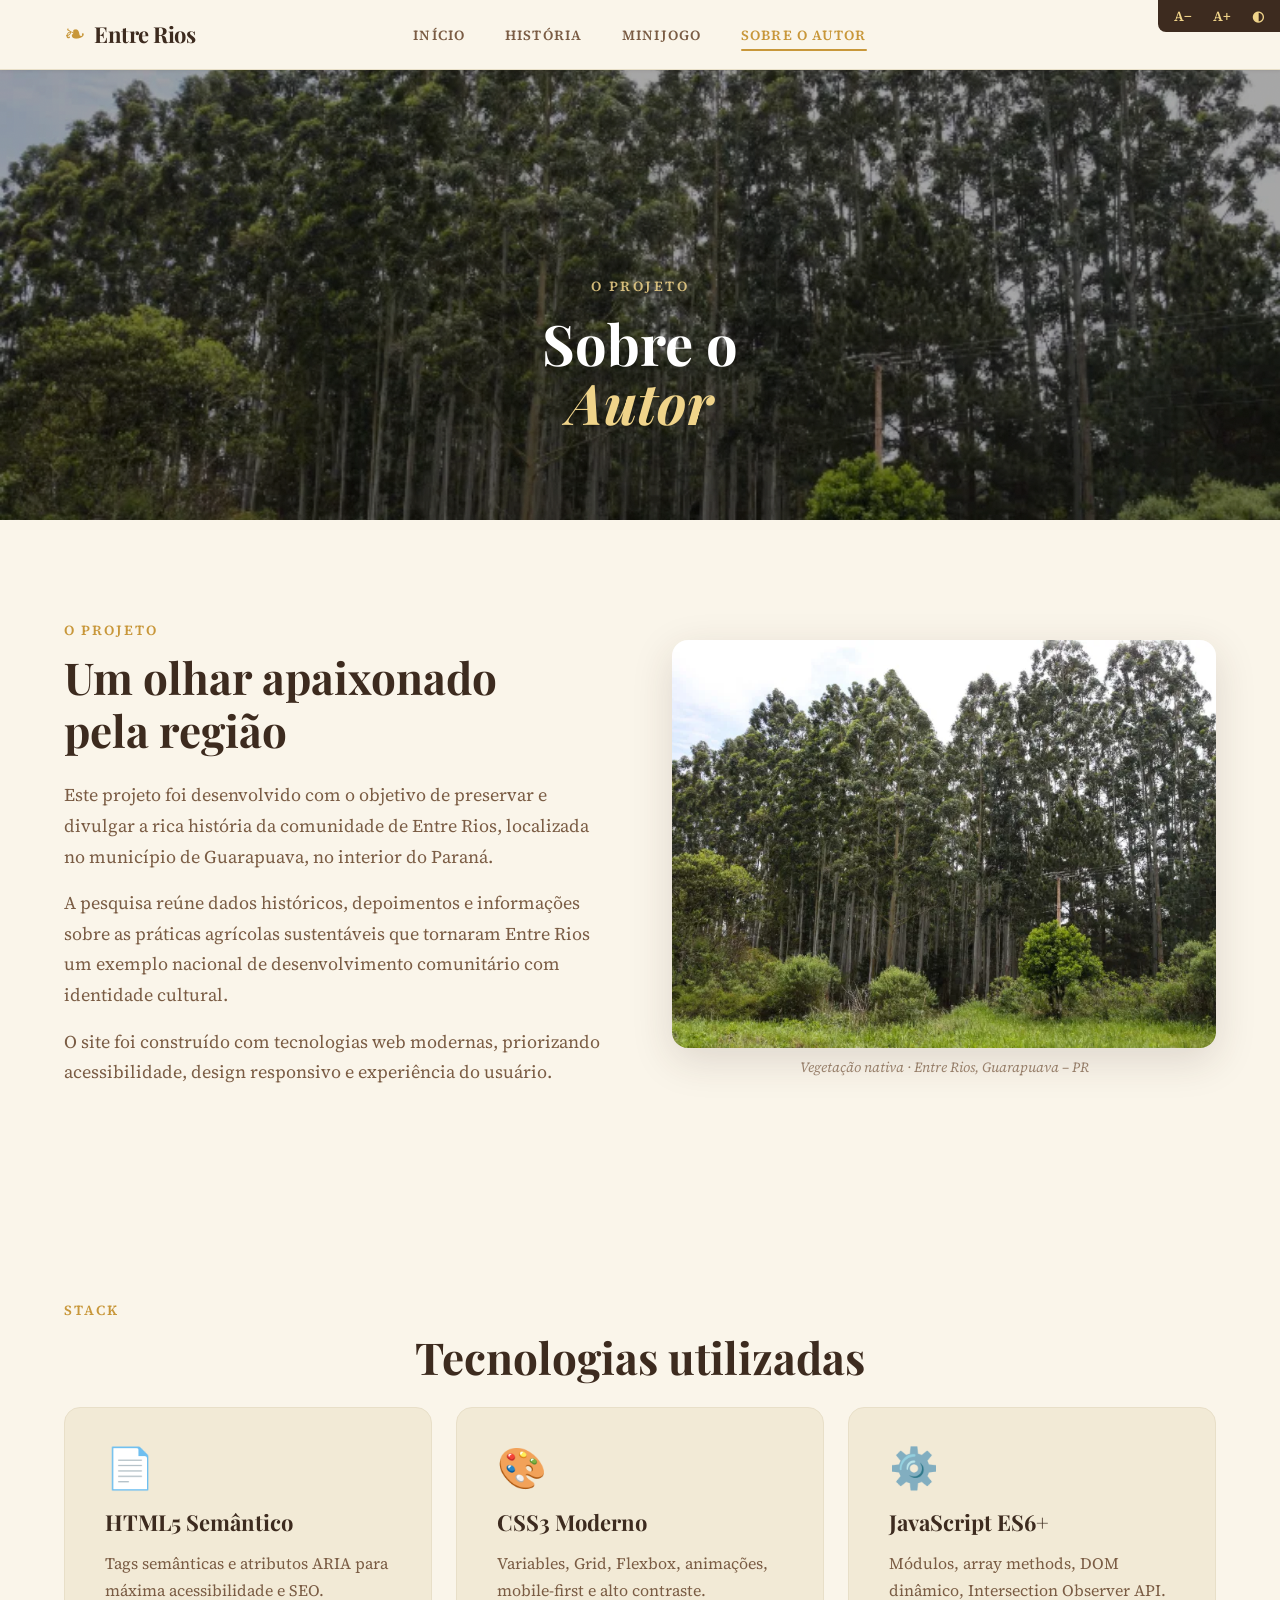
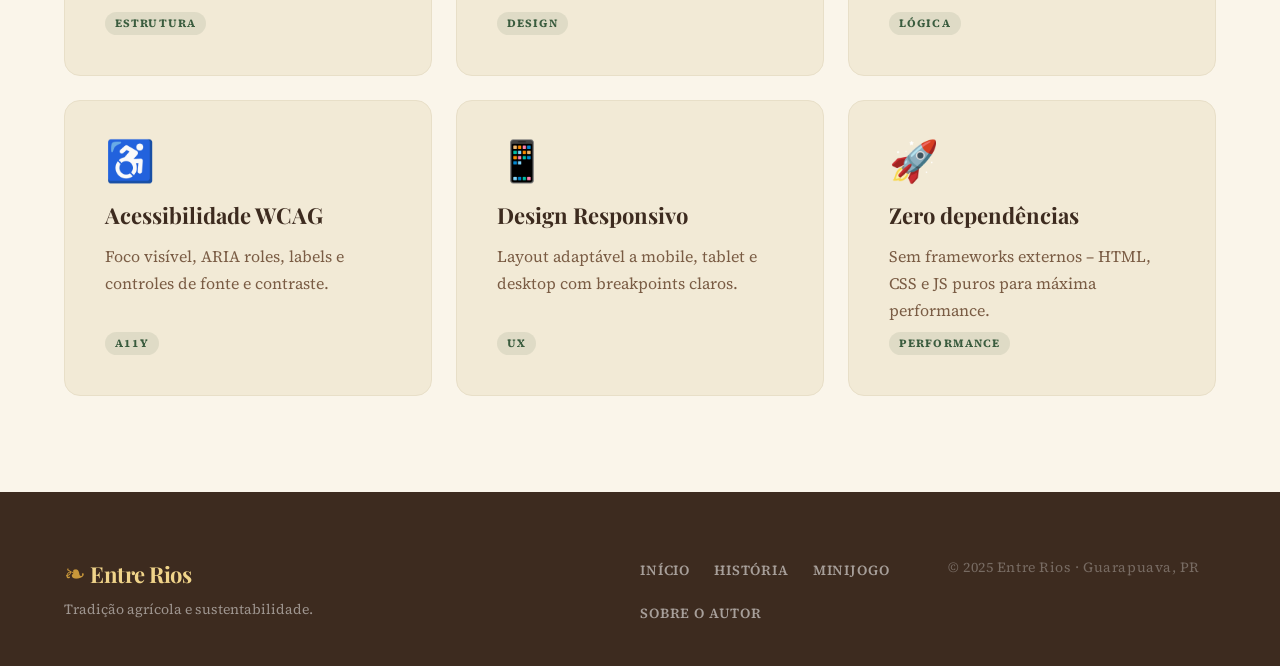
==== commit 3c0479b3: "Update autor.html" ====
--- a/autor.html
+++ b/autor.html
@@ -61,7 +61,7 @@
         </div>
         <figure class="about__visual reveal" aria-label="Paisagem de Entre Rios">
           <div class="about__img-frame">
-            <img src="img_mata.png" alt="Mata nativa preservada nas colônias de Entre Rios, Guarapuava" style="width:100%;height:100%;object-fit:cover;display:block;" />
+            <img src="img/img_mata.png" alt="Mata nativa preservada nas colônias de Entre Rios, Guarapuava" style="width:100%;height:100%;object-fit:cover;display:block;" />
           </div>
           <figcaption class="about__caption">Vegetação nativa · Entre Rios, Guarapuava – PR</figcaption>
         </figure>
--- a/style.css
+++ b/style.css
@@ -434,7 +434,7 @@
   content: '';
   position: absolute;
   inset: 0;
-  background: url('img_colheita.png') center center / cover no-repeat;
+  background: url('img/img_colheita.png') center center / cover no-repeat;
   z-index: 0;
 }
 
@@ -558,11 +558,11 @@
 }
 
 .page-hero--historia {
-  background: #1a0f08 url('img_imigrantes.png') center 30% / cover no-repeat;
+  background: #1a0f08 url('img/img_imigrantes.png') center 30% / cover no-repeat;
 }
 
 .page-hero--autor {
-  background: #0e1a12 url('img_mata.png') center center / cover no-repeat;
+  background: #0e1a12 url('img/img_mata.png') center center / cover no-repeat;
 }
 
 .page-hero::after {
